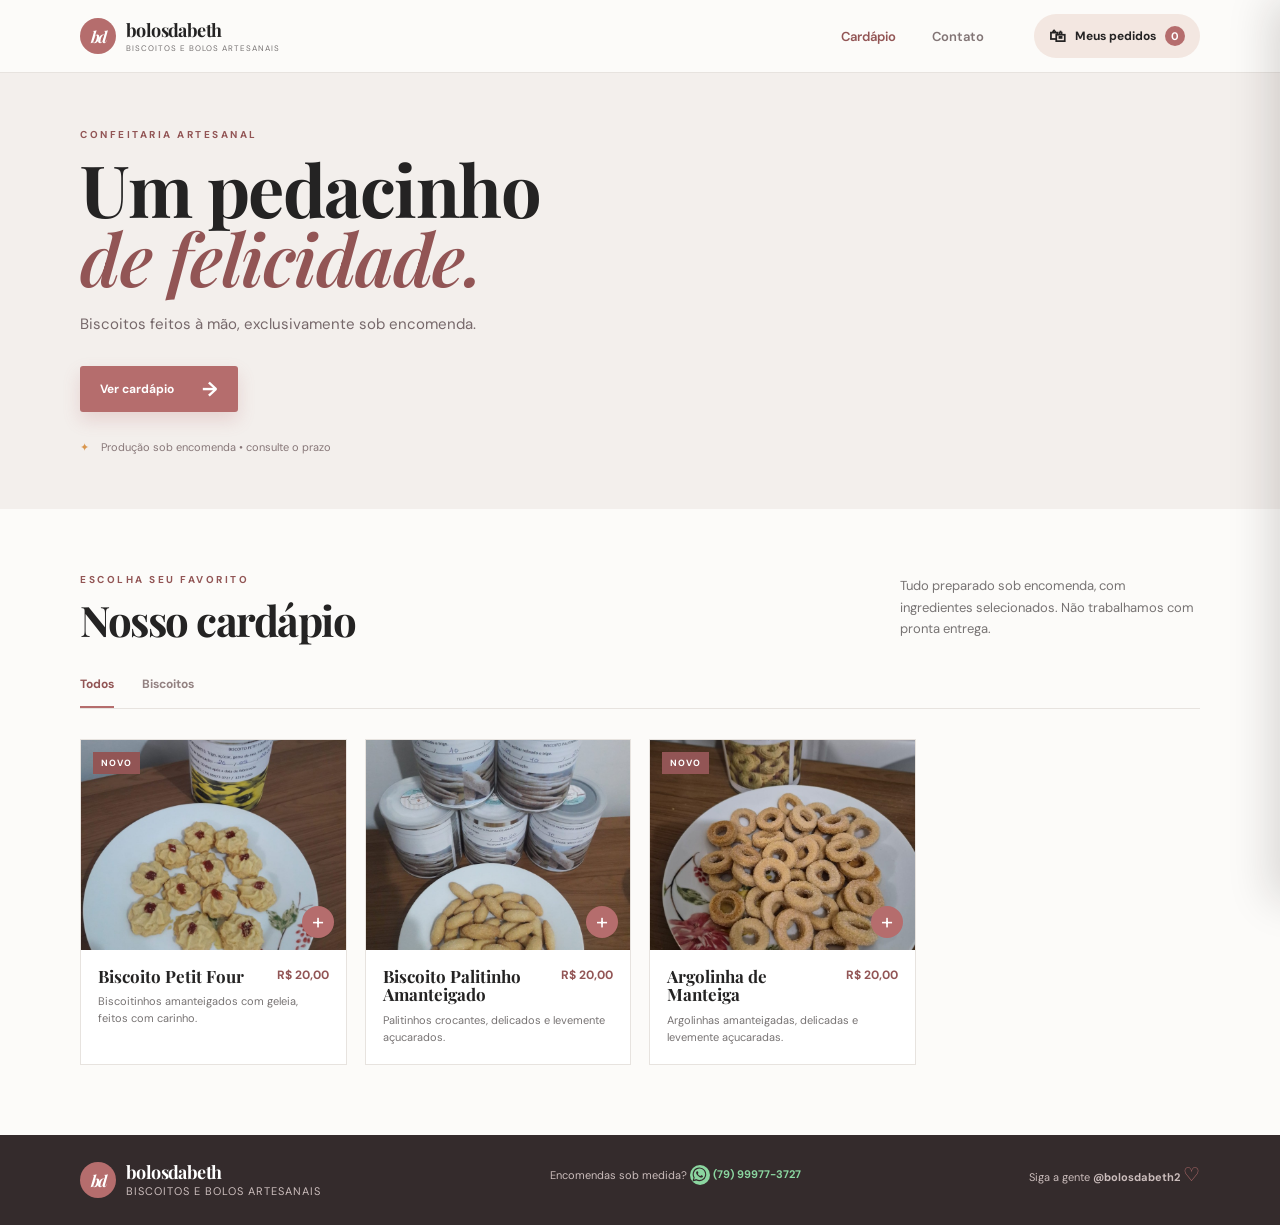
==== index.html @ df479020 "Add files via upload" ====
<!DOCTYPE html>
<html lang="pt-BR">
<head>
  <meta charset="UTF-8">
  <meta name="viewport" content="width=device-width, initial-scale=1.0">
  <title>bolosdabeth | Cardápio</title>
  <meta name="description" content="Biscoitos artesanais feitos sob encomenda.">
  <link rel="preconnect" href="https://fonts.googleapis.com">
  <link rel="preconnect" href="https://fonts.gstatic.com" crossorigin>
  <link href="https://fonts.googleapis.com/css2?family=DM+Sans:wght@400;500;600;700&family=Playfair+Display:wght@600;700;800&display=swap" rel="stylesheet">
  <link rel="stylesheet" href="styles.css">
</head>
<body>
  <header class="site-header">
    <div class="container header-inner">
      <a class="brand" href="#" aria-label="bolosdabeth início">
        <span class="brand-mark">bd</span>
        <span class="brand-copy">
          <strong>bolosdabeth</strong>
          <small>biscoitos e bolos artesanais</small>
        </span>
      </a>

      <nav class="main-nav" aria-label="Navegação principal">
        <a class="active" href="#cardapio">Cardápio</a>
        <a href="#contato">Contato</a>
      </nav>

      <button class="cart-button" id="cartButton" type="button" aria-label="Abrir carrinho">
        <span class="cart-icon">🛍</span>
        <span>Meus pedidos</span>
        <b id="cartCount">0</b>
      </button>
    </div>
  </header>

  <main>
    <section class="hero">
      <div class="hero-pattern" aria-hidden="true"></div>
      <div class="container hero-content">
        <div class="hero-copy">
          <p class="eyebrow">confeitaria artesanal</p>
          <h1>Um pedacinho<br><em>de felicidade.</em></h1>
          <p class="hero-description">Biscoitos feitos à mão, exclusivamente sob encomenda.</p>
          <a class="primary-button" href="#cardapio">Ver cardápio <span>→</span></a>
          <div class="hero-note">
            <span class="note-stars">✦</span>
            <span>Produção sob encomenda • consulte o prazo</span>
          </div>
        </div>
      </div>
    </section>

    <section class="menu-section container" id="cardapio">
      <div class="section-heading">
        <div>
          <p class="eyebrow">escolha seu favorito</p>
          <h2>Nosso cardápio</h2>
        </div>
        <p class="section-intro">Tudo preparado sob encomenda, com ingredientes selecionados. Não trabalhamos com pronta entrega.</p>
      </div>

      <div class="category-bar" role="tablist" aria-label="Categorias do cardápio">
        <button class="category-button active" data-category="todos" type="button">Todos</button>
        <button class="category-button" data-category="biscoitos" type="button">Biscoitos</button>
      </div>

      <div class="product-grid" id="productGrid">
        <article class="product-card" data-category="biscoitos">
          <div class="product-image">
            <span class="product-badge">novo</span>
            <img src="assets/biscoito-petit-four.jpeg" alt="Biscoitos Petit Four">
            <button class="quick-add" type="button" aria-label="Adicionar Biscoito Petit Four ao pedido" data-name="Biscoito Petit Four" data-price="20.00">+</button>
          </div>
          <div class="product-info">
            <div class="product-title"><h3>Biscoito Petit Four</h3><span>R$ 20,00</span></div>
            <p>Biscoitinhos amanteigados com geleia, feitos com carinho.</p>
          </div>
        </article>

        <article class="product-card" data-category="biscoitos">
          <div class="product-image">
            <img src="assets/biscoito-palitinho-amanteigado.jpeg" alt="Biscoitos palitinhos amanteigados">
            <button class="quick-add" type="button" aria-label="Adicionar Biscoito Palitinho Amanteigado ao pedido" data-name="Biscoito Palitinho Amanteigado" data-price="20.00">+</button>
          </div>
          <div class="product-info">
            <div class="product-title"><h3>Biscoito Palitinho Amanteigado</h3><span>R$ 20,00</span></div>
            <p>Palitinhos crocantes, delicados e levemente açucarados.</p>
          </div>
        </article>

        <article class="product-card" data-category="biscoitos">
          <div class="product-image">
            <span class="product-badge">novo</span>
            <img src="assets/argolinha-de-manteiga.jpeg" alt="Argolinha de Manteiga">
            <button class="quick-add" type="button" aria-label="Adicionar Argolinha de Manteiga ao pedido" data-name="Argolinha de Manteiga" data-price="20.00">+</button>
          </div>
          <div class="product-info">
            <div class="product-title"><h3>Argolinha de Manteiga</h3><span>R$ 20,00</span></div>
            <p>Argolinhas amanteigadas, delicadas e levemente açucaradas.</p>
          </div>
        </article>

      </div>
    </section>

  </main>

  <footer id="contato">
    <div class="container footer-inner">
      <div class="brand footer-brand"><span class="brand-mark">bd</span><span class="brand-copy"><strong>bolosdabeth</strong><small>biscoitos e bolos artesanais</small></span></div>
      <p class="whatsapp-contact">Encomendas sob medida? <a href="https://wa.me/557999773727?text=Ol%C3%A1%2C%20vim%20pelo%20site%20bolosdabeth!" target="_blank" rel="noopener noreferrer"><span class="whatsapp-icon" aria-hidden="true"><svg viewBox="0 0 24 24" focusable="false"><path d="M12 2a9.7 9.7 0 0 0-8.4 14.55L2 22l5.6-1.55A9.7 9.7 0 1 0 12 2Zm0 17.7a8 8 0 0 1-4.1-1.13l-.3-.18-3.32.92.94-3.23-.2-.33A8 8 0 1 1 12 19.7Zm4.4-5.92c-.24-.12-1.4-.7-1.62-.78-.22-.08-.38-.12-.54.12-.16.24-.62.78-.76.94-.14.16-.28.18-.52.06-.24-.12-1-.37-1.9-1.18-.7-.63-1.18-1.4-1.32-1.64-.14-.24-.02-.37.1-.49l.36-.42c.12-.14.16-.24.24-.4.08-.16.04-.3-.02-.42-.06-.12-.54-1.3-.74-1.78-.2-.47-.4-.4-.54-.4h-.46c-.16 0-.42.06-.64.3-.22.24-.84.82-.84 2s.86 2.32.98 2.48c.12.16 1.68 2.56 4.07 3.59.57.25 1.01.4 1.36.51.57.18 1.1.15 1.51.09.46-.07 1.4-.57 1.6-1.12.2-.55.2-1.02.14-1.12-.06-.1-.22-.16-.46-.28Z"/></svg></span> <strong>(79) 99977-3727</strong></a></p>
      <p class="footer-social">Siga a gente <a href="https://www.instagram.com/bolosdabeth2/" target="_blank" rel="noopener noreferrer"><strong>@bolosdabeth2</strong></a> <span>♡</span></p>
    </div>
  </footer>

  <aside class="cart-drawer" id="cartDrawer" aria-label="Seu pedido" aria-hidden="true">
    <div class="drawer-header"><div><p class="eyebrow">seu pedido</p><h2>Minha sacola</h2></div><button id="closeCart" type="button" aria-label="Fechar carrinho">×</button></div>
    <div class="cart-items" id="cartItems"><div class="empty-cart"><span>♡</span><p>Sua sacola está vazia.</p><small>Escolha um doce para começar.</small></div></div>
    <div class="cart-footer">
      <fieldset class="delivery-options">
        <legend>Como deseja receber?</legend>
        <label><input type="radio" name="deliveryMethod" value="retirada"> Retirada na loja</label>
        <label><input type="radio" name="deliveryMethod" value="entrega"> Entrega</label>
      </fieldset>
      <label class="neighborhood-field hidden" id="neighborhoodField" for="neighborhoodSelect">Bairro para calcular o frete
        <select id="neighborhoodSelect">
          <option value="">Selecione seu bairro</option>
          <option value="Ponto Novo" data-shipping="7">Ponto Novo — R$ 7,00</option>
          <option value="Siqueira Campos" data-shipping="7">Siqueira Campos — R$ 7,00</option>
          <option value="Getúlio Vargas" data-shipping="7">Getúlio Vargas — R$ 7,00</option>
          <option value="Cirurgia" data-shipping="7">Cirurgia — R$ 7,00</option>
          <option value="Farolândia" data-shipping="9">Farolândia — R$ 9,00</option>
          <option value="Jardins" data-shipping="9">Jardins — R$ 9,00</option>
          <option value="Salgado Filho" data-shipping="9">Salgado Filho — R$ 9,00</option>
          <option value="13 de Julho" data-shipping="9">13 de Julho — R$ 9,00</option>
          <option value="Jabotiana" data-shipping="9">Jabotiana — R$ 9,00</option>
          <option value="Coroa do Meio" data-shipping="12">Coroa do Meio — R$ 12,00</option>
          <option value="Atalaia" data-shipping="12">Atalaia — R$ 12,00</option>
          <option value="Outro bairro" data-shipping="0">Outro bairro — frete por telefone</option>
        </select>
      </label>
      <p class="phone-shipping-note hidden" id="phoneShippingNote">Para consultar o frete de outro bairro, <a href="tel:+557999773727">ligue para (79) 99977-3727</a>.</p>
      <div class="total-row shipping-row hidden" id="shippingRow"><span>Frete</span><strong id="shippingTotal">R$ 0,00</strong></div>
      <div class="total-row"><span>Total</span><strong id="cartTotal">R$ 0,00</strong></div>
      <button class="checkout-button" type="button" id="checkoutButton">Finalizar compra <span>→</span></button>
    </div>
  </aside>
  <div class="drawer-overlay" id="drawerOverlay"></div>
  <div class="cart-toast" id="cartToast" role="status" aria-live="polite"></div>
  <script src="script.js"></script>
</body>
</html>
---- styles.css ----
:root {
  --cream: #fcfbf9;
  --paper: #ffffff;
  --ink: #242323;
  --muted: #777373;
  --rose: #b56d6d;
  --rose-dark: #925555;
  --blush: #f3efec;
  --line: #e7e3df;
  --shadow: 0 10px 28px rgba(35, 29, 27, .07);
}

* { box-sizing: border-box; }
html { scroll-behavior: smooth; }
body { margin: 0; color: var(--ink); background: var(--cream); font-family: "DM Sans", sans-serif; }
button, a { font: inherit; }
a { color: inherit; text-decoration: none; }
.container { width: min(1120px, calc(100% - 48px)); margin: 0 auto; }

.site-header { background: rgba(252, 251, 249, .96); border-bottom: 1px solid var(--line); position: sticky; top: 0; z-index: 20; backdrop-filter: blur(14px); }
.header-inner { height: 72px; display: flex; align-items: center; justify-content: space-between; gap: 30px; }
.brand { display: flex; align-items: center; gap: 10px; }
.brand-mark { width: 36px; height: 36px; display: grid; place-items: center; border-radius: 50%; color: #fff; background: var(--rose); font-family: "Playfair Display", serif; font-size: 16px; font-weight: 700; font-style: italic; letter-spacing: -2px; }
.brand-copy { display: grid; line-height: 1; gap: 5px; }
.brand-copy strong { font-family: "Playfair Display", serif; font-size: 18px; letter-spacing: -.6px; color: var(--ink); }
.brand-copy small { color: var(--muted); font-size: 8px; letter-spacing: 1px; text-transform: uppercase; }
.main-nav { display: flex; gap: 36px; margin-left: auto; margin-right: 20px; }
.main-nav a { color: #817475; font-size: 13px; font-weight: 600; transition: color .2s; }
.main-nav a:hover, .main-nav a.active { color: var(--rose-dark); }
.cart-button { border: 0; border-radius: 99px; display: flex; align-items: center; gap: 9px; color: var(--ink); background: #f3e7e1; padding: 11px 15px; cursor: pointer; font-size: 12px; font-weight: 700; }
.cart-icon { font-size: 17px; }
.cart-button b { min-width: 20px; height: 20px; border-radius: 50%; display: grid; place-items: center; color: #fff; background: var(--rose); font-size: 11px; }

.hero { position: relative; overflow: hidden; background: var(--blush); }
.hero-pattern { display: none; }
.hero-content { min-height: 410px; position: relative; display: flex; align-items: center; }
.hero-copy { width: 100%; padding: 55px 0; position: relative; z-index: 1; }
.hero-heading-row { display: flex; align-items: center; gap: 70px; }
.hero-contacts { display: grid; gap: 12px; color: var(--rose-dark); font-size: 13px; font-weight: 700; }
.hero-contacts a:hover { color: var(--rose); }
.eyebrow { margin: 0 0 13px; color: var(--rose-dark); font-size: 10px; font-weight: 700; letter-spacing: 2.5px; text-transform: uppercase; }
h1, h2, h3, p { margin-top: 0; }
h1, h2 { font-family: "Playfair Display", serif; letter-spacing: -1.5px; }
h1 { margin-bottom: 20px; font-size: clamp(44px, 6vw, 72px); line-height: .96; }
h1 em { color: var(--rose-dark); font-weight: 600; }
.hero-description { max-width: 410px; color: #76686a; font-size: 15px; line-height: 1.7; margin-bottom: 28px; }
.primary-button, .checkout-button { display: inline-flex; align-items: center; justify-content: center; gap: 28px; border: 0; border-radius: 3px; color: #fff; background: var(--rose); padding: 15px 20px; font-size: 12px; font-weight: 700; box-shadow: 0 8px 18px rgba(181, 95, 99, .2); transition: transform .2s, background .2s; cursor: pointer; }
.primary-button:hover, .checkout-button:hover { background: var(--rose-dark); transform: translateY(-2px); }
.primary-button span, .checkout-button span { font-size: 20px; line-height: 10px; }
.hero-note { display: flex; gap: 10px; align-items: center; margin-top: 28px; color: #877778; font-size: 11px; }
.note-stars { color: #d9964d; letter-spacing: 2px; }
.hero-art { width: 46%; min-height: 420px; position: relative; display: grid; place-items: center; }
.hero-art img { width: 250px; height: 250px; object-fit: cover; border-radius: 50%; position: relative; z-index: 2; border: 7px solid rgba(255, 255, 255, .7); box-shadow: var(--shadow); }
.art-circle, .art-tag, .art-sparkle { display: none; }
.art-tag strong, .art-tag span { display: block; font-family: "Playfair Display", serif; }
.art-tag strong { color: var(--rose-dark); font-size: 18px; }
.art-tag span { font-size: 10px; }
.art-sparkle { position: absolute; color: #ce8581; font-size: 23px; z-index: 3; }
.sparkle-one { top: 65px; left: 16%; }.sparkle-two { right: 5%; top: 24%; font-size: 14px; }

.menu-section { padding-top: 64px; padding-bottom: 70px; }
.section-heading { display: flex; align-items: end; justify-content: space-between; gap: 50px; margin-bottom: 35px; }
h2 { font-size: 42px; line-height: 1; margin-bottom: 0; }
.section-intro { width: 300px; margin-bottom: 1px; color: var(--muted); font-size: 13px; line-height: 1.65; }
.category-bar { display: flex; gap: 28px; border-bottom: 1px solid var(--line); margin-bottom: 30px; overflow-x: auto; }
.category-button { border: 0; border-bottom: 2px solid transparent; white-space: nowrap; color: #938282; background: none; padding: 0 0 14px; cursor: pointer; font-size: 12px; font-weight: 700; }
.category-button:hover, .category-button.active { color: var(--rose-dark); border-bottom-color: var(--rose); }
.product-grid { display: grid; grid-template-columns: repeat(4, 1fr); gap: 18px; }
.product-card { background: var(--paper); border: 1px solid var(--line); cursor: pointer; transition: transform .2s, box-shadow .2s; }
.product-card:hover { transform: translateY(-3px); box-shadow: var(--shadow); }
.product-card:focus-visible { outline: 2px solid var(--rose); outline-offset: 4px; }
.hidden { display: none !important; }
.product-image { height: 210px; position: relative; overflow: hidden; background: var(--blush); }
.product-image img { width: 100%; height: 100%; object-fit: cover; transition: transform .4s; }
.product-card:hover .product-image img { transform: scale(1.05); }
.product-badge { position: absolute; top: 12px; left: 12px; z-index: 2; color: #fff; background: var(--rose-dark); padding: 5px 8px; font-size: 9px; font-weight: 700; letter-spacing: 1px; text-transform: uppercase; }
.quick-add { position: absolute; right: 12px; bottom: 12px; width: 32px; height: 32px; border: 0; border-radius: 50%; color: #fff; background: var(--rose); font-size: 22px; line-height: 1; cursor: pointer; transition: background .2s, transform .2s; }
.quick-add:hover { background: var(--rose-dark); transform: rotate(90deg); }
.product-info { padding: 17px 17px 19px; }
.product-title { display: flex; align-items: start; justify-content: space-between; gap: 8px; }
.product-title h3 { margin-bottom: 8px; font-family: "Playfair Display", serif; font-size: 17px; line-height: 1.1; }
.product-title span { color: var(--rose-dark); font-size: 12px; font-weight: 700; white-space: nowrap; }
.product-info p { min-height: 32px; margin: 0; color: var(--muted); font-size: 11px; line-height: 1.5; }

footer { background: #342b2c; color: #fff; padding: 27px 0; }.footer-inner { display: flex; align-items: center; justify-content: space-between; gap: 20px; }.footer-brand .brand-copy small, footer p { color: #cbbdbc; font-size: 11px; }.footer-brand .brand-copy strong { color: white; }.footer-social span { color: var(--rose); font-size: 19px; }.whatsapp-contact a { color: #8bd6a0; font-weight: 700; }.whatsapp-icon { width: 20px; height: 20px; display: inline-grid; place-items: center; border-radius: 50%; background: #8bd6a0; vertical-align: -5px; }.whatsapp-icon svg { width: 17px; height: 17px; fill: #342b2c; }

.cart-drawer { width: min(390px, 100%); height: 100vh; display: flex; flex-direction: column; position: fixed; top: 0; right: 0; z-index: 40; background: var(--paper); box-shadow: -10px 0 40px rgba(30, 20, 20, .15); transform: translateX(100%); transition: transform .3s ease; }
.cart-drawer.open { transform: translateX(0); }.drawer-overlay { position: fixed; inset: 0; z-index: 30; background: rgba(46, 31, 31, .35); opacity: 0; pointer-events: none; transition: opacity .3s; }.drawer-overlay.visible { opacity: 1; pointer-events: auto; }
.drawer-header { display: flex; justify-content: space-between; align-items: start; padding: 30px; border-bottom: 1px solid var(--line); }.drawer-header h2 { font-size: 32px; }.drawer-header button { border: 0; color: var(--muted); background: none; font-size: 30px; cursor: pointer; line-height: 1; }
.cart-items { flex: 1; overflow-y: auto; padding: 20px 30px; }.empty-cart { display: grid; place-items: center; padding: 70px 0; text-align: center; color: var(--muted); }.empty-cart span { color: var(--rose); font-size: 35px; }.empty-cart p { margin: 15px 0 5px; color: var(--ink); font-family: "Playfair Display", serif; font-size: 20px; }.empty-cart small { font-size: 11px; }
.cart-line { display: flex; justify-content: space-between; align-items: center; gap: 12px; padding: 14px 0; border-bottom: 1px solid var(--line); }.cart-line h3 { margin-bottom: 5px; font-family: "Playfair Display", serif; font-size: 16px; }.cart-line small { color: var(--muted); font-size: 11px; }.remove-item { border: 0; color: var(--rose-dark); background: none; cursor: pointer; font-size: 12px; }
.cart-footer { padding: 25px 30px 30px; border-top: 1px solid var(--line); }.total-row { display: flex; justify-content: space-between; align-items: center; margin-bottom: 20px; font-size: 13px; }.total-row strong { color: var(--rose-dark); font-size: 20px; }.checkout-button { width: 100%; justify-content: space-between; }
.phone-shipping-note { margin: 12px 0 16px; color: var(--muted); font-size: 11px; line-height: 1.5; }.phone-shipping-note a { color: var(--rose-dark); font-weight: 700; text-decoration: underline; }
.continue-shopping { width: 100%; border: 0; color: var(--rose-dark); background: none; padding: 15px 0 0; cursor: pointer; font-size: 12px; font-weight: 700; }
.cart-toast { position: fixed; right: 24px; bottom: 24px; z-index: 60; max-width: calc(100% - 48px); padding: 13px 18px; border-left: 3px solid #6fa77a; color: #315d3b; background: #edf7ef; box-shadow: var(--shadow); font-size: 12px; opacity: 0; transform: translateY(12px); pointer-events: none; transition: opacity .2s, transform .2s; }.cart-toast.visible { opacity: 1; transform: translateY(0); }
.rating-overlay { position: fixed; inset: 0; z-index: 50; display: grid; place-items: center; padding: 24px; background: rgba(36, 31, 30, .42); opacity: 0; pointer-events: none; transition: opacity .2s; }.rating-overlay.visible { opacity: 1; pointer-events: auto; }
.rating-modal { width: min(420px, 100%); position: relative; padding: 38px; text-align: center; background: var(--paper); box-shadow: var(--shadow); }.rating-modal h2 { font-size: 32px; }.rating-close { position: absolute; top: 14px; right: 17px; border: 0; color: var(--muted); background: none; font-size: 25px; cursor: pointer; }.rating-description { color: var(--muted); font-size: 13px; }.delivery-options { display: grid; gap: 9px; margin: 18px 0 4px; padding: 0; border: 0; color: var(--ink); font-size: 12px; text-align: left; }.delivery-options legend { margin-bottom: 4px; color: var(--muted); font-size: 11px; font-weight: 700; }.delivery-options label { display: flex; align-items: center; gap: 8px; }.delivery-options input { accent-color: var(--rose); }.neighborhood-field { display: grid; gap: 6px; margin: 18px 0 4px; color: var(--muted); font-size: 11px; font-weight: 700; text-align: left; }.neighborhood-field select { width: 100%; border: 1px solid var(--line); border-radius: 3px; padding: 12px; color: var(--ink); background: var(--cream); font: inherit; font-size: 13px; outline: none; }.neighborhood-field select:focus { border-color: var(--rose); }.rating-stars { display: flex; justify-content: center; gap: 5px; margin: 22px 0 7px; }.rating-stars button { border: 0; color: #d7d1cd; background: none; font-size: 32px; cursor: pointer; transition: color .15s, transform .15s; }.rating-stars button:hover, .rating-stars button.selected { color: #d99a4d; transform: scale(1.08); }.selected-rating { min-height: 18px; color: var(--rose-dark); font-size: 11px; }.rating-actions { display: grid; gap: 13px; margin-top: 21px; }.rating-actions .primary-button { width: 100%; justify-content: space-between; }.primary-button:disabled { opacity: .5; cursor: not-allowed; transform: none; }.skip-rating { border: 0; color: var(--muted); background: none; cursor: pointer; font-size: 11px; }

@media (max-width: 800px) {
  .container { width: min(100% - 32px, 560px); }.main-nav { display: none; }.header-inner { height: 68px; gap: 12px; }.cart-button span:not(.cart-icon) { display: none; }.cart-button { padding: 9px 11px; }.hero-content { min-height: auto; display: block; }.hero-copy { width: 100%; padding: 56px 0 42px; }.hero-heading-row { align-items: flex-start; gap: 24px; }.hero-contacts { margin-top: 12px; font-size: 10px; white-space: nowrap; }.hero-description { max-width: 500px; font-size: 14px; line-height: 1.65; }.hero-art { display: none; }.section-heading { display: block; }.section-intro { width: auto; margin-top: 16px; }.menu-section { padding-top: 54px; padding-bottom: 64px; }.category-bar { gap: 22px; margin-bottom: 24px; }.product-grid { grid-template-columns: 1fr; gap: 16px; }.product-image { height: 150px; }.product-image img { object-position: center 58%; }.product-info { padding: 14px 16px 16px; }.quick-add { width: 38px; height: 38px; }.footer-inner { display: grid; gap: 14px; }.footer-inner p { margin: 0; line-height: 1.5; }.cart-drawer { width: 100%; }.drawer-header, .cart-items, .cart-footer { padding-left: 22px; padding-right: 22px; }.rating-modal { width: min(420px, 100%); padding: 32px 22px; }
}
@media (max-width: 500px) {
  .container { width: min(100% - 28px, 1120px); }.header-inner { height: 64px; gap: 10px; }.main-nav { display: none; }.cart-button { padding: 8px 10px; }.cart-button span:not(.cart-icon) { display: none; }.brand { min-width: 0; }.brand-mark { width: 33px; height: 33px; font-size: 14px; }.brand-copy { gap: 3px; }.brand-copy strong { font-size: 16px; }.brand-copy small { max-width: 130px; overflow: hidden; font-size: 7px; letter-spacing: .8px; text-overflow: ellipsis; white-space: nowrap; }.hero-content { display: block; }.hero-copy { padding: 48px 0 45px; }.hero-heading-row { gap: 16px; }.hero-contacts { font-size: 9px; }.hero-description { font-size: 14px; line-height: 1.6; }.primary-button { min-height: 48px; }.section-heading { display: block; }.section-intro { width: auto; margin-top: 18px; }.menu-section { padding-top: 52px; padding-bottom: 60px; }h2 { font-size: 34px; }.category-bar { gap: 22px; margin-bottom: 22px; }.category-button { padding-bottom: 12px; }.product-grid { grid-template-columns: 1fr; gap: 14px; }.product-image { height: 125px; }.product-image img { object-position: center 58%; }.product-info { padding: 13px 16px 15px; }.product-title h3 { font-size: 18px; }.quick-add { width: 40px; height: 40px; }.footer-inner { display: grid; gap: 14px; }.footer-inner p { margin: 0; line-height: 1.5; }.cart-drawer { width: 100%; }.drawer-header, .cart-items, .cart-footer { padding-left: 22px; padding-right: 22px; }.rating-modal { padding: 32px 22px; }.rating-stars button { font-size: 30px; }
}
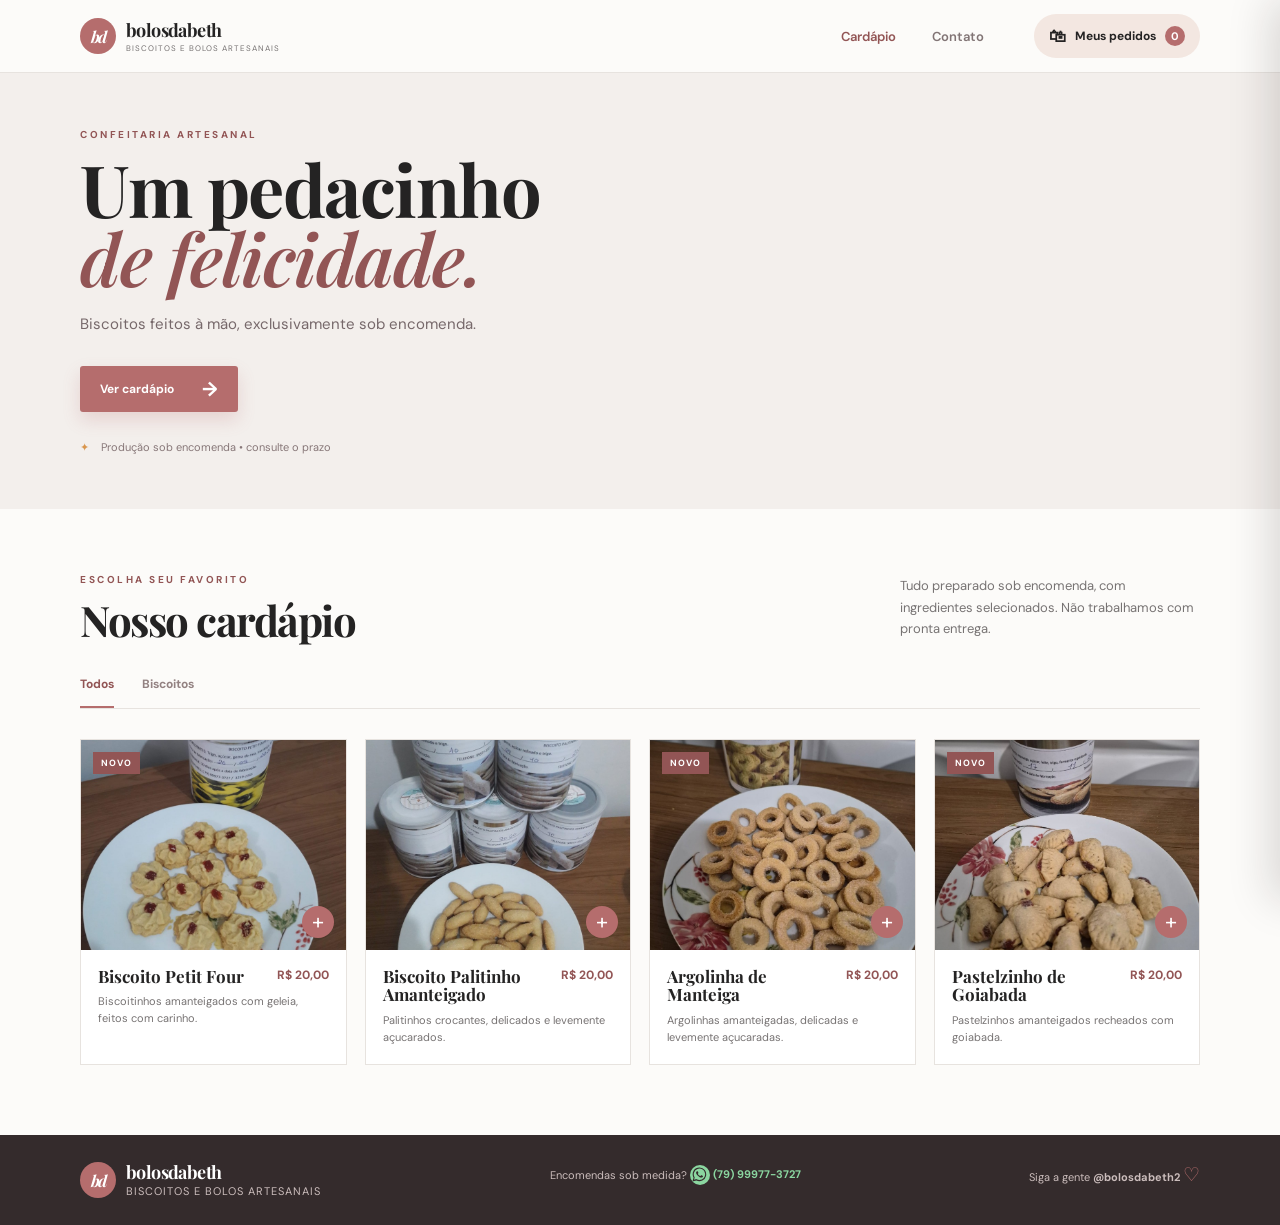
==== commit a459d5d9: "Adicionar pastelzinho de goiabada Co-authored-by: Copilot <223556219+Copilot@users.noreply.github.co" ====
--- a/index.html
+++ b/index.html
@@ -101,6 +101,18 @@
           </div>
         </article>
 
+        <article class="product-card" data-category="biscoitos">
+          <div class="product-image">
+            <span class="product-badge">novo</span>
+            <img src="assets/pastelzinho-de-goiabada.jpeg" alt="Pastelzinho de Goiabada">
+            <button class="quick-add" type="button" aria-label="Adicionar Pastelzinho de Goiabada ao pedido" data-name="Pastelzinho de Goiabada" data-price="20.00">+</button>
+          </div>
+          <div class="product-info">
+            <div class="product-title"><h3>Pastelzinho de Goiabada</h3><span>R$ 20,00</span></div>
+            <p>Pastelzinhos amanteigados recheados com goiabada.</p>
+          </div>
+        </article>
+
       </div>
     </section>
 
@@ -121,26 +133,9 @@
       <fieldset class="delivery-options">
         <legend>Como deseja receber?</legend>
         <label><input type="radio" name="deliveryMethod" value="retirada"> Retirada na loja</label>
-        <label><input type="radio" name="deliveryMethod" value="entrega"> Entrega</label>
+        <label><input type="radio" name="deliveryMethod" value="entrega"> Entrega — entrar em contato</label>
       </fieldset>
-      <label class="neighborhood-field hidden" id="neighborhoodField" for="neighborhoodSelect">Bairro para calcular o frete
-        <select id="neighborhoodSelect">
-          <option value="">Selecione seu bairro</option>
-          <option value="Ponto Novo" data-shipping="7">Ponto Novo — R$ 7,00</option>
-          <option value="Siqueira Campos" data-shipping="7">Siqueira Campos — R$ 7,00</option>
-          <option value="Getúlio Vargas" data-shipping="7">Getúlio Vargas — R$ 7,00</option>
-          <option value="Cirurgia" data-shipping="7">Cirurgia — R$ 7,00</option>
-          <option value="Farolândia" data-shipping="9">Farolândia — R$ 9,00</option>
-          <option value="Jardins" data-shipping="9">Jardins — R$ 9,00</option>
-          <option value="Salgado Filho" data-shipping="9">Salgado Filho — R$ 9,00</option>
-          <option value="13 de Julho" data-shipping="9">13 de Julho — R$ 9,00</option>
-          <option value="Jabotiana" data-shipping="9">Jabotiana — R$ 9,00</option>
-          <option value="Coroa do Meio" data-shipping="12">Coroa do Meio — R$ 12,00</option>
-          <option value="Atalaia" data-shipping="12">Atalaia — R$ 12,00</option>
-          <option value="Outro bairro" data-shipping="0">Outro bairro — frete por telefone</option>
-        </select>
-      </label>
-      <p class="phone-shipping-note hidden" id="phoneShippingNote">Para consultar o frete de outro bairro, <a href="tel:+557999773727">ligue para (79) 99977-3727</a>.</p>
+      <p class="phone-shipping-note hidden" id="phoneShippingNote">Para fazer a entrega, entre em contato pelo <a href="tel:+557999773727">(79) 99977-3727</a>.</p>
       <div class="total-row shipping-row hidden" id="shippingRow"><span>Frete</span><strong id="shippingTotal">R$ 0,00</strong></div>
       <div class="total-row"><span>Total</span><strong id="cartTotal">R$ 0,00</strong></div>
       <button class="checkout-button" type="button" id="checkoutButton">Finalizar compra <span>→</span></button>
